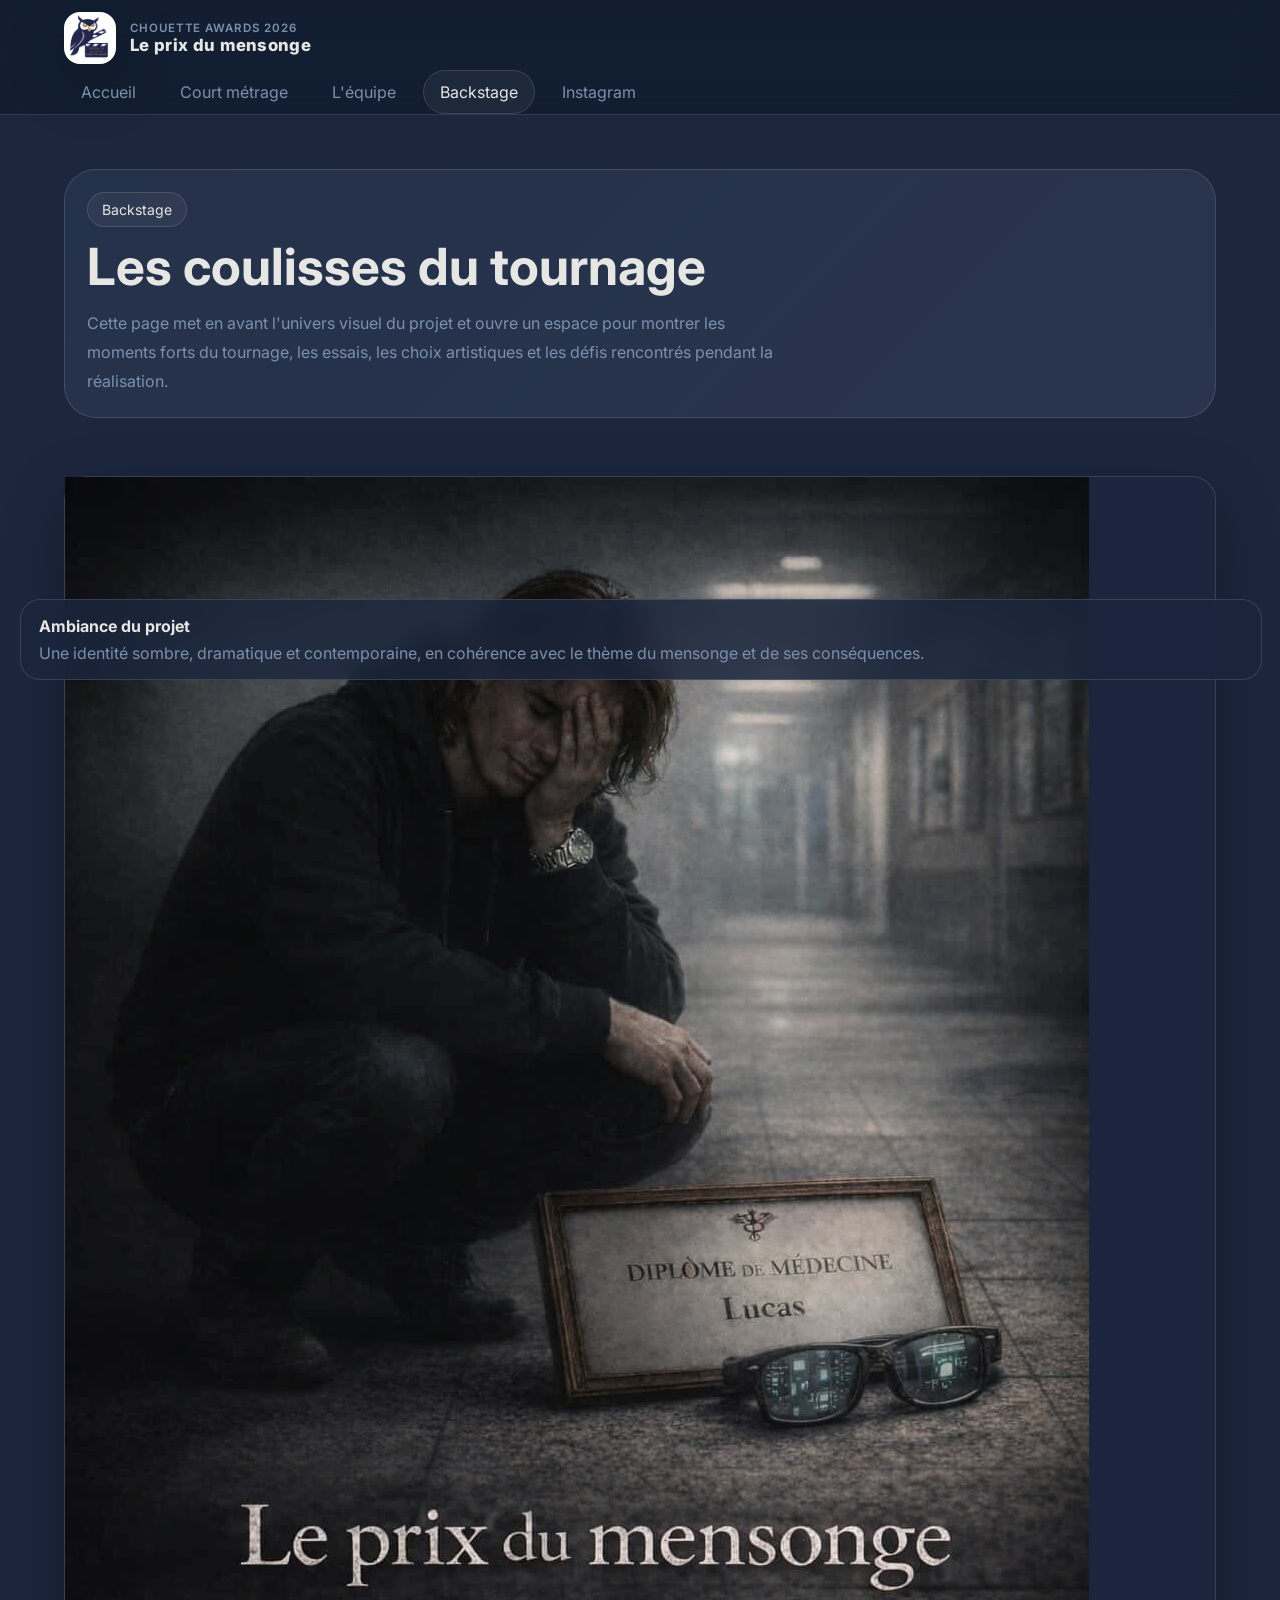
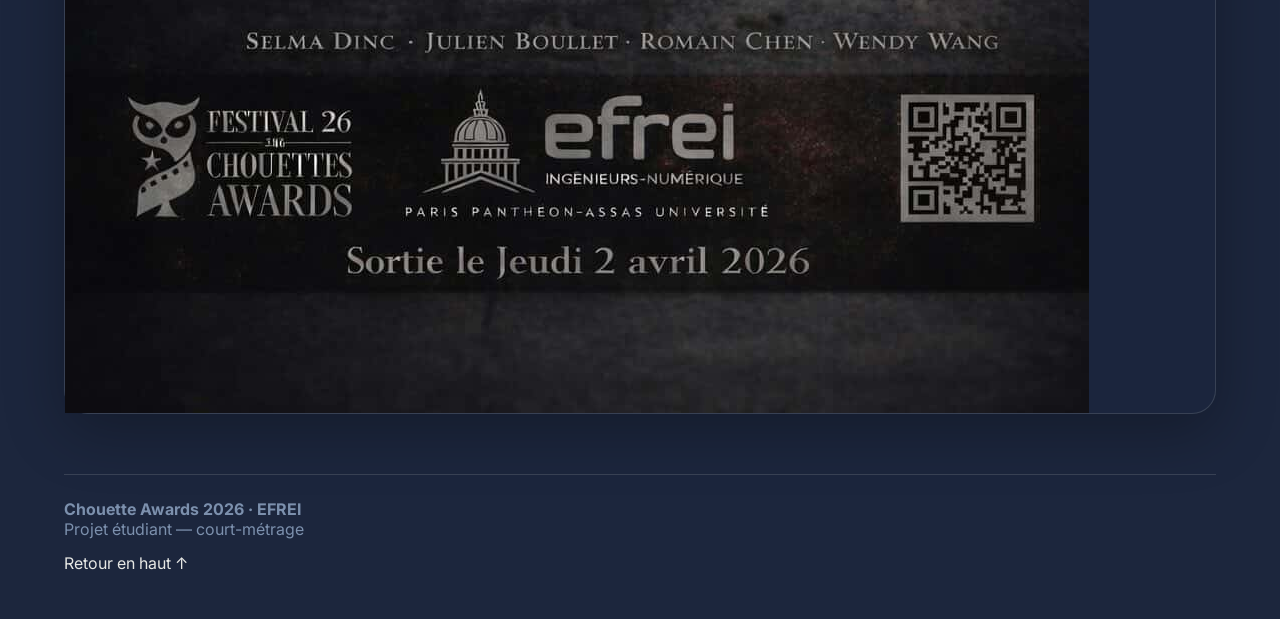
==== backstage.html @ 3fa2048b "Le prix du mensonge" ====
<!DOCTYPE html>
<html lang="fr">

<head>
  <meta charset="UTF-8">
  <meta name="viewport" content="width=device-width, initial-scale=1.0">
  <meta name="description"
    content="Le prix du mensonge — site de présentation du court-métrage réalisé pour les Chouette Awards 2026 à l'EFREI.">
  <title>Le prix du mensonge — Backstage</title>
  <link rel="preconnect" href="https://fonts.googleapis.com">
  <link rel="preconnect" href="https://fonts.gstatic.com" crossorigin>
  <link href="https://fonts.googleapis.com/css2?family=Inter:wght@400;500;600;700;800&display=swap" rel="stylesheet">
  <link rel="stylesheet" href="styles.css">
</head>

<body id="en haut">
 
  <header class="topbar">
    <div class="container nav">
      <a class="brand" href="index.html">
        <img src="img/logo1.png" alt="Logo Le prix du mensonge">
        <div>
          <small>Chouette Awards 2026</small>
          <span>Le prix du mensonge</span>
        </div>
      </a>
      <ul class="nav-links">
        <li><a href="index.html">Accueil</a></li>
        <li><a href="courtmetrage.html">Court métrage</a></li>
        <li><a href="equipe.html">L'équipe</a></li>
        <li><a class="active" href="backstage.html">Backstage</a></li>
        <li><a href="https://www.instagram.com/le_prix_du_mensonge1/" target="_blank" rel="noopener">Instagram</a></li>
      </ul>
    </div>
  </header>

  <main>
    <section class="page-hero">
      <div class="container">
        <div class="banner">
          <span class="eyebrow">Backstage</span>
          <h1>Les coulisses du tournage</h1>
          <p>
            Cette page met en avant l'univers visuel du projet et ouvre un espace pour montrer
            les moments forts du tournage, les essais, les choix artistiques et les défis rencontrés
            pendant la réalisation.
          </p>
        </div>
      </div>
    </section>

    <section class="section">
      <div class="container gallery">
        <article class="card overlay-2">
          <img src="img/650032333_950635830905284_5572014893124036164_n.jpg" alt="Visuel principal du projet">

          <div class="overlay">
            <strong>Ambiance du projet</strong>
            <p class="Ambiance-backstage" style="margin:.45rem 0 0;">
              Une identité sombre, dramatique et contemporaine, en cohérence avec le thème
              du mensonge et de ses conséquences.
            </p>
          </div>
        </article>
    </section>

  </main>

  <footer class="footer">
    <div class="container footer-inner">
      <div>
        <strong>Chouette Awards 2026 · EFREI</strong><br>
        <span>Projet étudiant — court-métrage</span>
      </div>
      <a class="back-top" href="#en haut">Retour en haut ↑</a>
    </div>
  </footer>

</body>

</html>
---- styles.css ----
* {
  box-sizing: border-box;
}

html {
  scroll-behavior: smooth;
}

body {
  margin: 0;
  font-family: Inter, ui-sans-serif, system-ui, -apple-system, BlinkMacSystemFont, "Segoe UI", sans-serif;
  color: #E6E7E4;
  background: #1C263D;
  min-height: 100vh;
}

a {
  color: inherit;
  text-decoration: none;
}

img {
  max-width: 100%;
  display: block;
}

.container {
  width: 90%;
  margin: 0 auto;
}

.topbar {
  position: sticky;
  top: 0;
  z-index: 20;
  backdrop-filter: blur(18px);
  background: #0d1b2ba3;
  border-bottom: 1px solid rgba(230, 231, 228, 0.14);
}

.nav {
  display: flex;
  align-items: center;
  justify-content: space-between;
  gap: 18px;
  min-height: 78px;
}

.brand {
  display: flex;
  align-items: center;
  gap: 14px;
  font-weight: 800;
  letter-spacing: .02em;
}

.brand img {
  width: 52px;
  height: 52px;
  border-radius: 16px;
  object-fit: cover;
  box-shadow: 0 18px 60px rgba(0, 0, 0, 0.28);
}

.brand small {
  display: block;
  color: #7C90AD;
  font-weight: 600;
  letter-spacing: .08em;
  text-transform: uppercase;
  font-size: .72rem;
}

.brand span {
  display: block;
  font-size: 1.05rem;
}

.nav-links {
  display: flex;
  flex-wrap: wrap;
  gap: 10px;
  list-style: none;
  margin: 0;
  padding: 0;
}

.nav-links a {
  padding: 11px 16px;
  border: 1px solid transparent;
  border-radius: 999px;
  color: #7C90AD;
  transition: .25s ease;
  background: transparent;
}

.nav-links a:hover,
.nav-links a.active {
  color: #E6E7E4;
  border-color: rgba(230, 231, 228, 0.14);
  background: rgba(230, 231, 228, 0.05);
}

.cta {
  display: inline-flex;
  align-items: center;
  justify-content: center;
  gap: 10px;
  padding: 14px 20px;
  border-radius: 999px;
  font-weight: 700;
  background: #435B7B;
  color: #E6E7E4;
  box-shadow: 0 12px 30px rgba(67, 91, 123, 0.35);
}

.hero {
  padding: 72px 0 48px;
}

.hero-grid {
  display: grid;
  grid-template-columns: 1.15fr .85fr;
  gap: 28px;
  align-items: center;
}

.eyebrow {
  display: inline-flex;
  align-items: center;
  gap: 10px;
  padding: 8px 14px;
  border-radius: 999px;
  background: rgba(230, 231, 228, 0.05);
  border: 1px solid rgba(230, 231, 228, 0.14);
  color: #E6E7E4;
  font-size: .88rem;
}

.hero h1 {
  font-size: clamp(2.5rem, 5vw, 5rem);
  line-height: 1.02;
  margin: 18px 0 18px;
}

.hero p.lead {
  font-size: 1.12rem;
  line-height: 1.8;
  color: #7C90AD;
  max-width: 58ch;
}



.card-member {
  text-align: center;
  flex: 0 1 220px;
  display: inline-block;
  background-color: rgba(0, 0, 0, 0.634);
  padding: 0.5rem;
  margin: 0.5rem;
  border-radius: 15px;

}

.card,
.visual-panel {
  background: rgba(28, 38, 61, 0.82);
  border: 1px solid rgba(230, 231, 228, 0.14);
  border-radius: 24px;
  box-shadow: 0 18px 60px rgba(0, 0, 0, 0.28);
}

.visual-panel {
  overflow: hidden;
  position: relative;
  min-height: 560px;
}

.visual-panel img.poster {
  position: absolute;
  inset: 0;
  width: 100%;
  height: 100%;
  object-fit: cover;
  opacity: .92;
}

.visual-panel::after {
  content: "";
  position: absolute;
  inset: 0;
  background: linear-gradient(180deg, rgba(13, 27, 43, 0.08), rgba(13, 27, 43, 0.7) 72%, rgba(13, 27, 43, 0.95));
}

.poster-badge,
.poster-note {
  position: absolute;
  z-index: 2;
  left: 24px;
  right: 24px;
}

.poster-badge {
  top: 24px;
  display: flex;
  justify-content: space-between;
  gap: 12px;
  align-items: flex-start;
}

.poster-badge span,
.chip {
  display: inline-flex;
  padding: 8px 12px;
  border-radius: 999px;
  background: rgba(28, 38, 61, 0.82);
  border: 1px solid rgba(230, 231, 228, 0.16);
  font-size: .86rem;
}

.poster-note {
  bottom: 24px;
}

.poster-note h3 {
  margin: 0 0 10px;
  font-size: 1.35rem;
}

.poster-note p {
  margin: 0;
  color: #E6E7E4;
  line-height: 1.6;
}

.section {
  padding: 34px 0;
}



.grid-3 {
  display: grid;
  grid-template-columns: repeat(3, 1fr);
  gap: 18px;
  width: 80%;
  margin: 0 auto;
}

.info-card {
  padding: 24px;
}

.info-card h3 {
  margin: 14px 0 10px;
  font-size: 1.2rem;
}

.info-card p {
  margin: 0;
  color: #7C90AD;
  line-height: 1.7;
}

.kpi-row {
  display: grid;
  grid-template-columns: repeat(4, 1fr);
  gap: 16px;
  margin-top: 16px;
}


.kpi {
  padding: 22px;
  text-align: center;
}

.kpi strong {
  display: block;
  font-size: 2rem;
  margin-bottom: 6px;
}

.kpi span {
  color: #7C90AD;
}

.split {
  display: grid;
  grid-template-columns: 1fr 1fr;
  gap: 20px;

  grid-template-columns: 1fr;
}

.panel {
  padding: 28px;
}

.panel h3 {
  margin-top: 0;
  font-size: 1.4rem;
}

.panel p,
.panel li {
  line-height: 1.8;
}

.panel ul {
  padding-left: 18px;
  margin: 0;
}

.team-grid {
  display: flex;
  justify-content: center;
  gap: 30px;
  margin: 2rem;
  flex-wrap: wrap;
}

.overlay-2{
  z-index: 1;
}

.overlay {
  position: absolute;
  inset: auto 18px 220px 20px;
  padding: 16px 18px;
  border-radius: 20px;
  background: rgba(28, 38, 61, 0.82);
  border: 1px solid rgba(230, 231, 228, 0.14);
  backdrop-filter: blur(10px);
  z-index: 2;
}

.page-hero {
  padding: 54px 0 24px;
}

.page-hero .banner {
  padding: 34px;
  border-radius: 32px;
  background: linear-gradient(135deg, rgba(67, 91, 123, 0.22), rgba(124, 144, 173, 0.14));
  border: 1px solid rgba(230, 231, 228, 0.14);
}

.page-hero h1 {
  margin: 8px 0 12px;
  font-size: clamp(2rem, 4vw, 3.5rem);
}

.page-hero p {
  margin: 0;
  color: #7C90AD;
  line-height: 1.8;
  max-width: 70ch;
}

.footer {
  padding: 26px 0 46px;
  color: #7C90AD;
}

.footer-inner {
  display: flex;
  justify-content: space-between;
  align-items: center;
  gap: 14px;
  padding-top: 24px;
  border-top: 1px solid rgba(230, 231, 228, 0.14);
}

.footer .back-top {
  color: #E6E7E4;
}

.Ambiance-backstage{
  color: #7C90AD;
}

.notice {
  padding: 20px;
  border-left: 3px solid #435B7B;
  background: rgba(230, 231, 228, 0.04);
  border-radius: 18px;
}


.hero-grid,
.gallery,
.team-grid,
.grid-3,
.kpi-row {
  grid-template-columns: 1fr 1fr;
  grid-template-columns: 1fr;
}

.visual-panel {
  min-height: 420px;
}



.gallery {
  grid-row: auto;
  min-height: 360px;
}


.nav {
  padding: 12px 0;
  align-items: flex-start;
  flex-direction: column;
}

.hero {
  padding-top: 38px;
}



.footer-inner {
  flex-direction: column;
  align-items: flex-start;
}

.visual-panel {
  min-height: 360px;
}

.page-hero .banner,
.panel,
.info-card,
.kpi,
.member {
  padding: 22px;
}
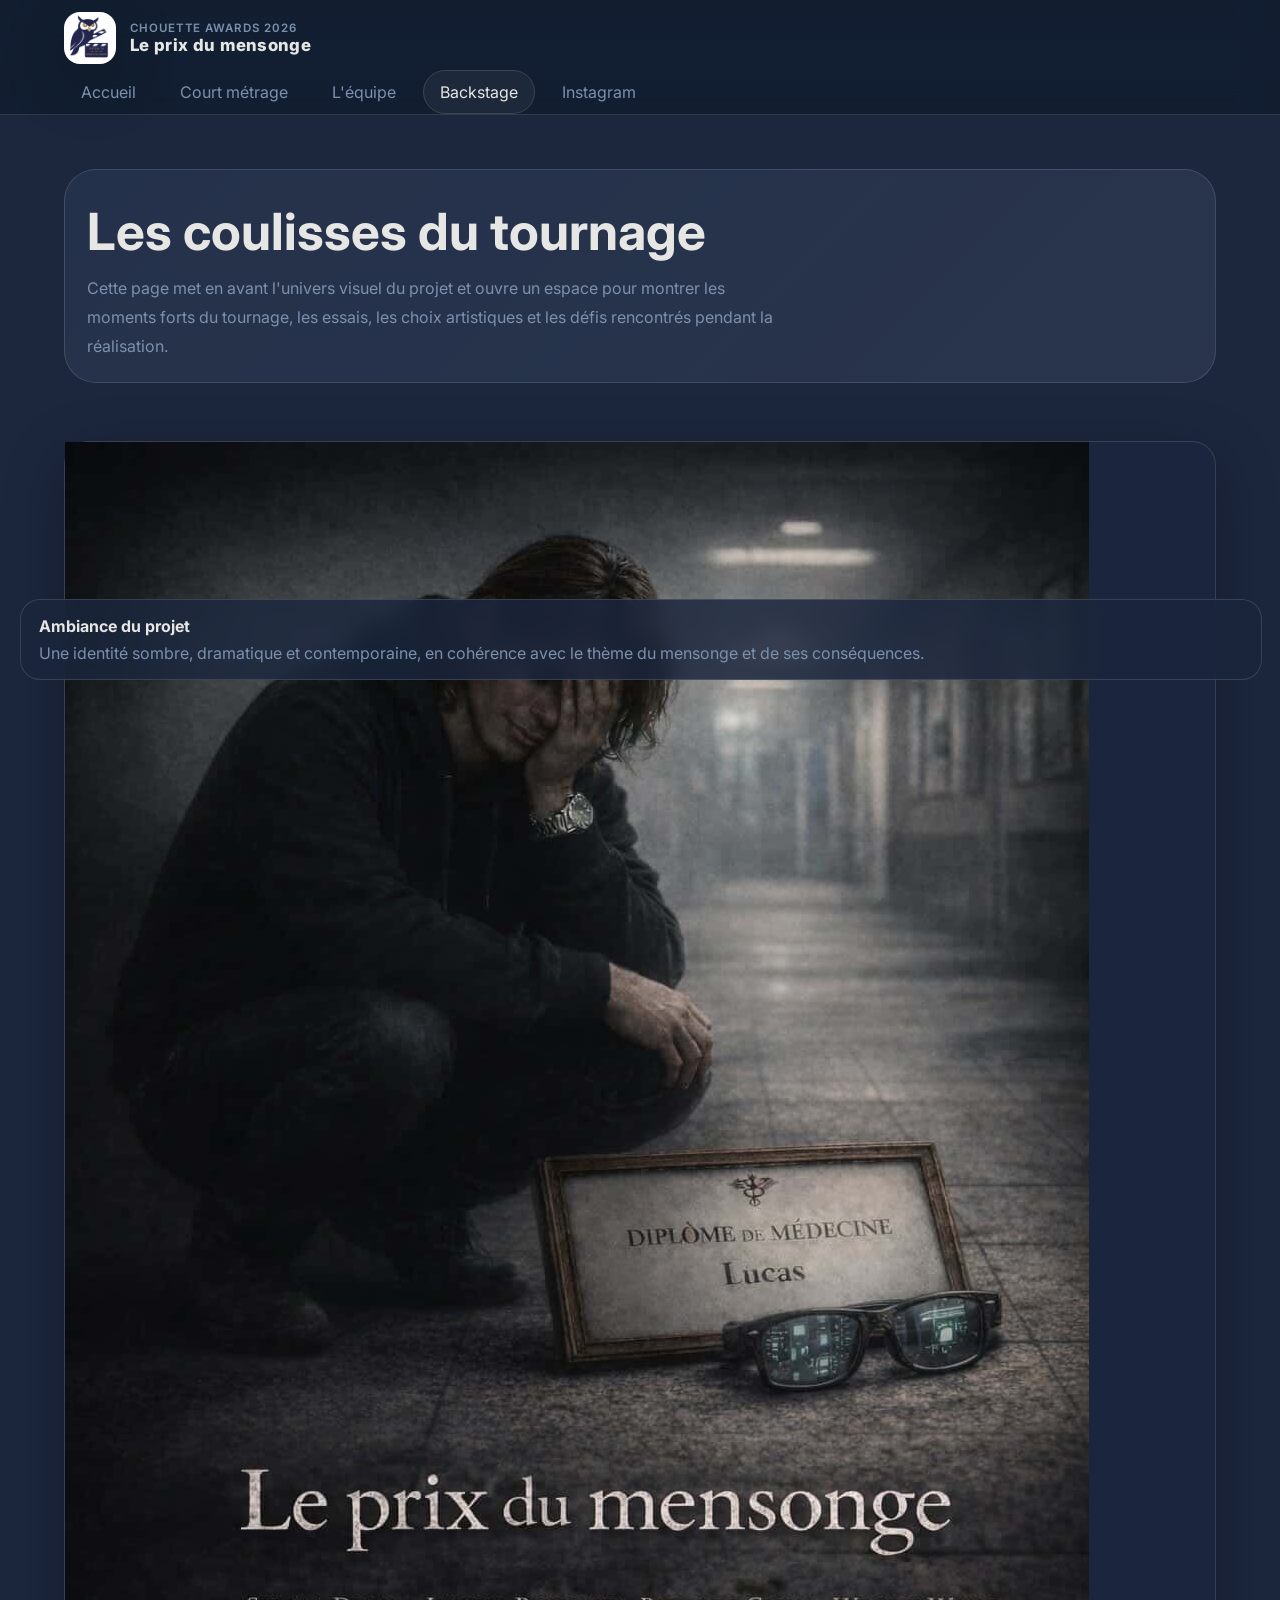
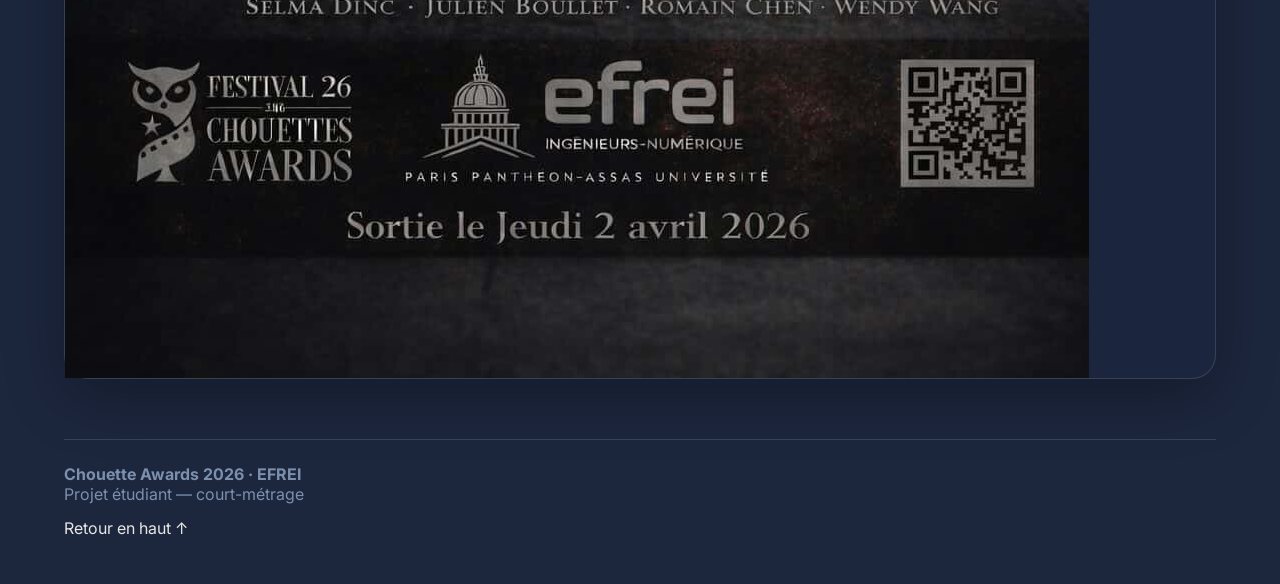
==== commit 354c2dfe: "Mise à jour 2" ====
--- a/backstage.html
+++ b/backstage.html
@@ -38,7 +38,6 @@
     <section class="page-hero">
       <div class="container">
         <div class="banner">
-          <span class="eyebrow">Backstage</span>
           <h1>Les coulisses du tournage</h1>
           <p>
             Cette page met en avant l'univers visuel du projet et ouvre un espace pour montrer
--- a/styles.css
+++ b/styles.css
@@ -125,18 +125,6 @@
   align-items: center;
 }
 
-.eyebrow {
-  display: inline-flex;
-  align-items: center;
-  gap: 10px;
-  padding: 8px 14px;
-  border-radius: 999px;
-  background: rgba(230, 231, 228, 0.05);
-  border: 1px solid rgba(230, 231, 228, 0.14);
-  color: #E6E7E4;
-  font-size: .88rem;
-}
-
 .hero h1 {
   font-size: clamp(2.5rem, 5vw, 5rem);
   line-height: 1.02;
@@ -290,7 +278,6 @@
   display: grid;
   grid-template-columns: 1fr 1fr;
   gap: 20px;
-
   grid-template-columns: 1fr;
 }
 
@@ -321,7 +308,7 @@
   flex-wrap: wrap;
 }
 
-.overlay-2{
+.overlay-2 {
   z-index: 1;
 }
 
@@ -371,13 +358,15 @@
   gap: 14px;
   padding-top: 24px;
   border-top: 1px solid rgba(230, 231, 228, 0.14);
+  flex-direction: column;
+  align-items: flex-start;
 }
 
 .footer .back-top {
   color: #E6E7E4;
 }
 
-.Ambiance-backstage{
+.Ambiance-backstage {
   color: #7C90AD;
 }
 
@@ -403,7 +392,6 @@
 }
 
 
-
 .gallery {
   grid-row: auto;
   min-height: 360px;
@@ -421,11 +409,6 @@
 }
 
 
-
-.footer-inner {
-  flex-direction: column;
-  align-items: flex-start;
-}
 
 .visual-panel {
   min-height: 360px;
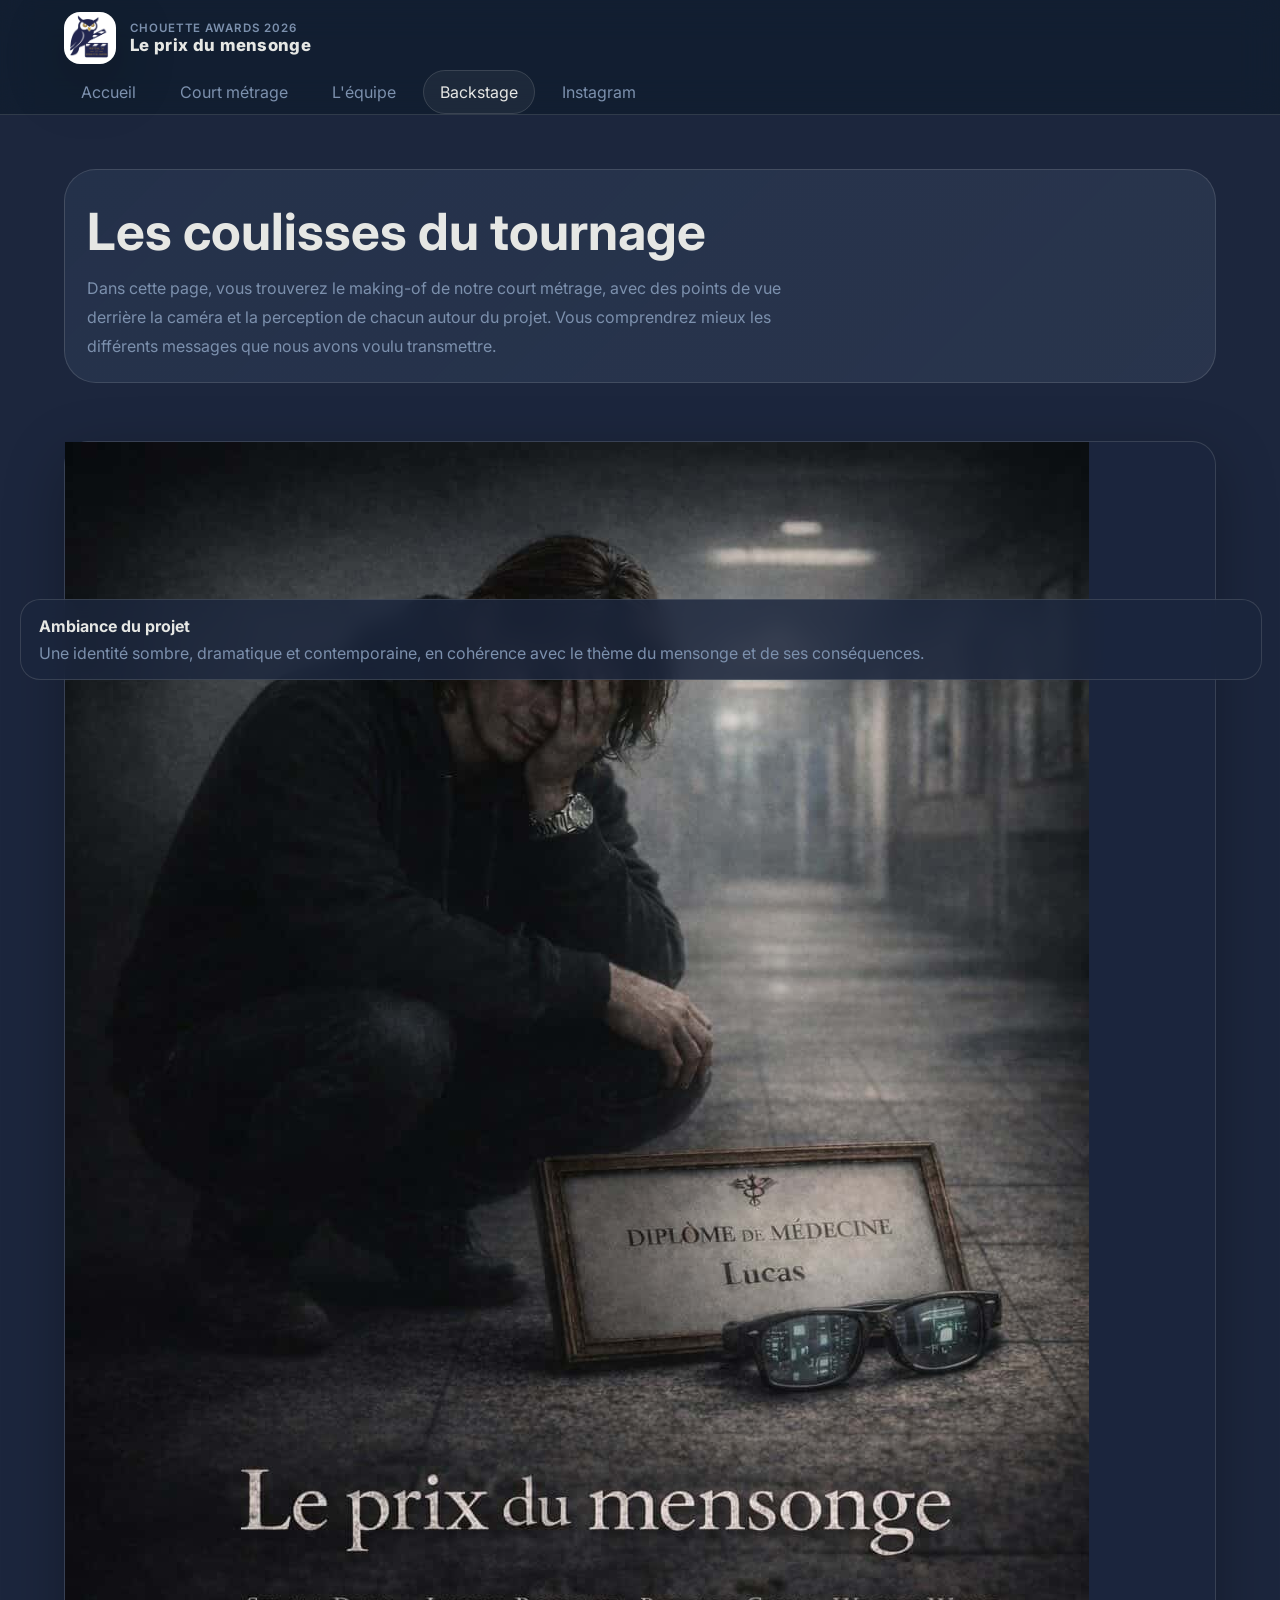
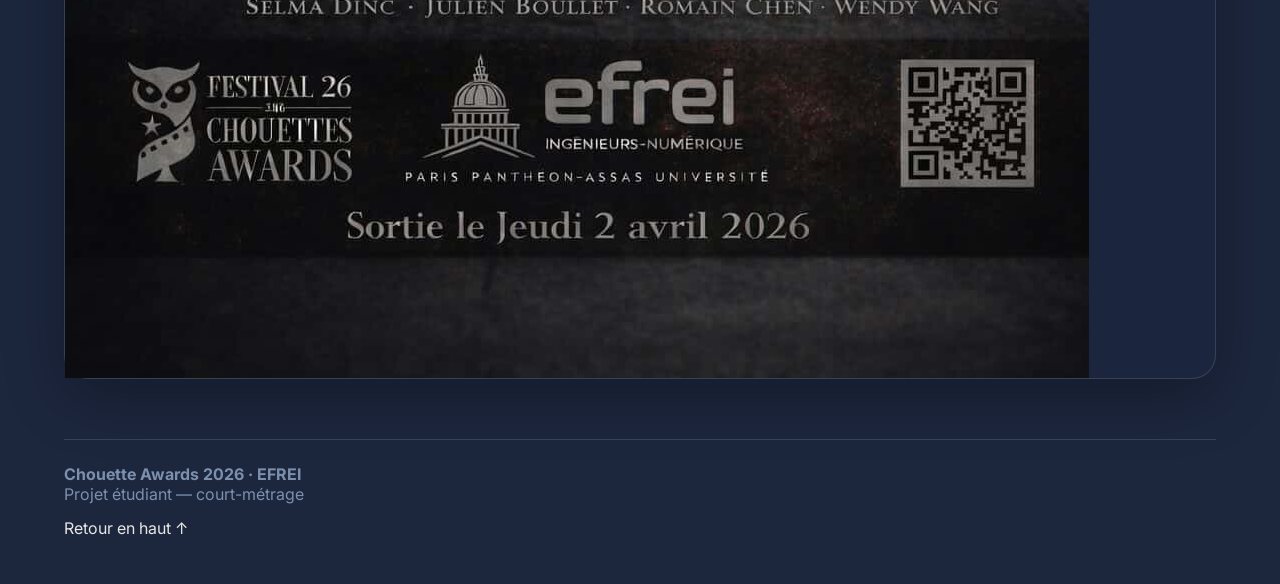
==== commit e9abeb34: "Mise à jour 3" ====
--- a/backstage.html
+++ b/backstage.html
@@ -40,10 +40,7 @@
         <div class="banner">
           <h1>Les coulisses du tournage</h1>
           <p>
-            Cette page met en avant l'univers visuel du projet et ouvre un espace pour montrer
-            les moments forts du tournage, les essais, les choix artistiques et les défis rencontrés
-            pendant la réalisation.
-          </p>
+            Dans cette page, vous trouverez le making-of de notre court métrage, avec des points de vue derrière la caméra et la perception de chacun autour du projet. Vous comprendrez mieux les différents messages que nous avons voulu transmettre.           </p>
         </div>
       </div>
     </section>
--- a/styles.css
+++ b/styles.css
@@ -101,18 +101,6 @@
   background: rgba(230, 231, 228, 0.05);
 }
 
-.cta {
-  display: inline-flex;
-  align-items: center;
-  justify-content: center;
-  gap: 10px;
-  padding: 14px 20px;
-  border-radius: 999px;
-  font-weight: 700;
-  background: #435B7B;
-  color: #E6E7E4;
-  box-shadow: 0 12px 30px rgba(67, 91, 123, 0.35);
-}
 
 .hero {
   padding: 72px 0 48px;
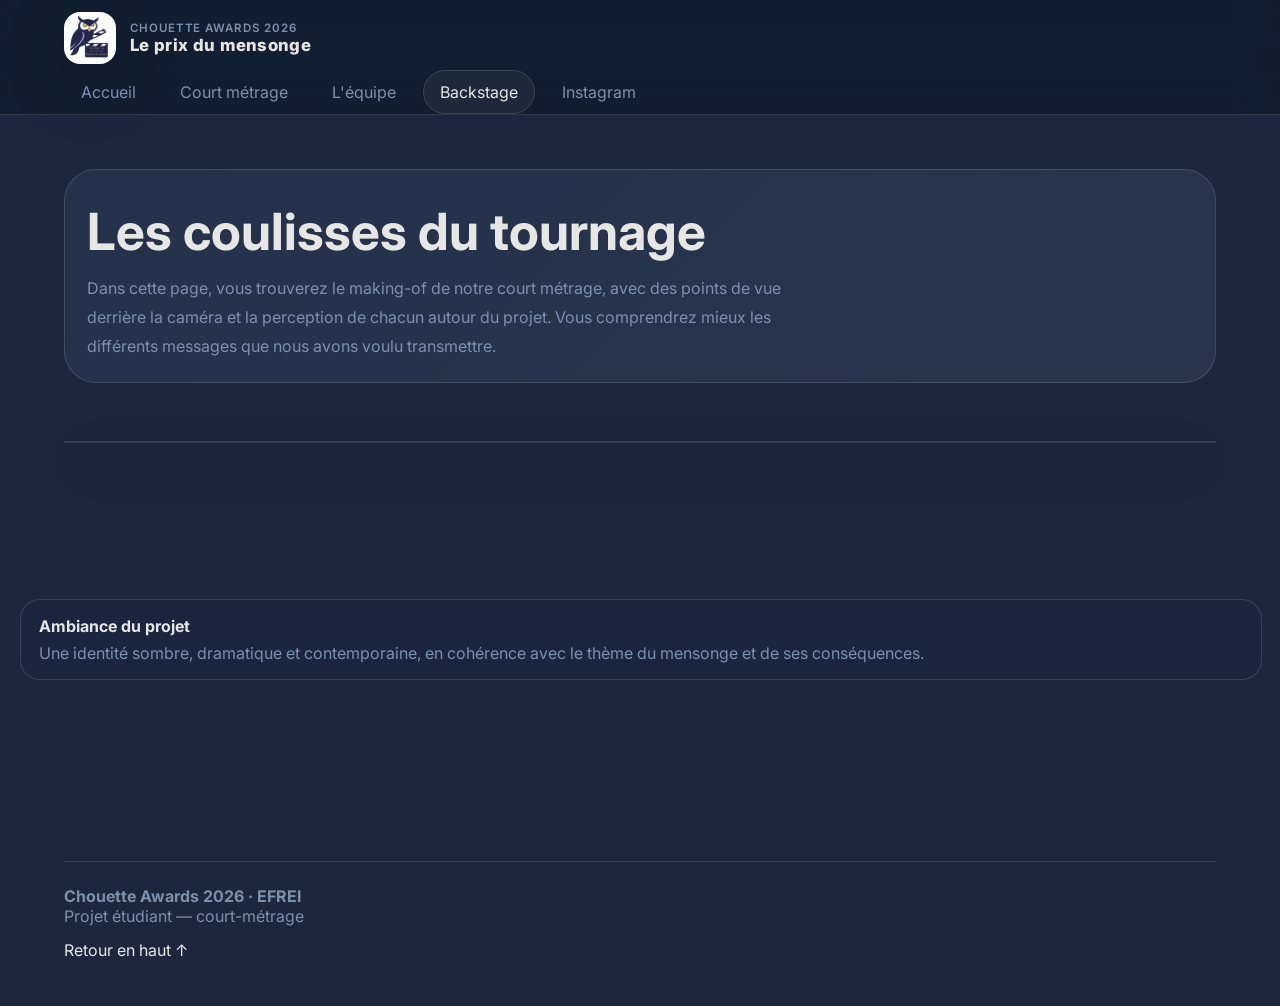
==== commit a2554029: "Mise à jour 6" ====
--- a/backstage.html
+++ b/backstage.html
@@ -48,7 +48,6 @@
     <section class="section">
       <div class="container gallery">
         <article class="card overlay-2">
-          <img src="img/650032333_950635830905284_5572014893124036164_n.jpg" alt="Visuel principal du projet">
 
           <div class="overlay">
             <strong>Ambiance du projet</strong>
--- a/styles.css
+++ b/styles.css
@@ -147,24 +147,38 @@
   box-shadow: 0 18px 60px rgba(0, 0, 0, 0.28);
 }
 
+.card{
+  gap: 80%;
+}
+
 .visual-panel {
   overflow: hidden;
   position: relative;
-  min-height: 560px;
+  min-height: 260px;
+  display: flex;
+  align-items: center;
+  justify-content: center;
+  padding: 0;
+  min-height: auto;
+  width: auto;
+  height: auto;
+  width: 50%;
 }
 
 .visual-panel img.poster {
-  position: absolute;
+  position: relative;
   inset: 0;
-  width: 100%;
-  height: 100%;
-  object-fit: cover;
-  opacity: .92;
+  width: auto;
+  height: auto;
+  max-width: 100%;
+  max-height: 100%;
+  object-fit: contain;
+  opacity: 1;
 }
 
 .visual-panel::after {
   content: "";
-  position: absolute;
+  position: relative;
   inset: 0;
   background: linear-gradient(180deg, rgba(13, 27, 43, 0.08), rgba(13, 27, 43, 0.7) 72%, rgba(13, 27, 43, 0.95));
 }
@@ -221,7 +235,8 @@
   grid-template-columns: repeat(3, 1fr);
   gap: 18px;
   width: 80%;
-  margin: 0 auto;
+  margin: auto;
+
 }
 
 .info-card {
@@ -234,22 +249,23 @@
 }
 
 .info-card p {
-  margin: 0;
   color: #7C90AD;
   line-height: 1.7;
 }
 
 .kpi-row {
-  display: grid;
+  display: flex;
   grid-template-columns: repeat(4, 1fr);
-  gap: 16px;
+  gap: 10px;
   margin-top: 16px;
+  justify-content: space-between
 }
 
 
 .kpi {
-  padding: 22px;
+  padding: 20px;
   text-align: center;
+  margin: 0 auto;
 }
 
 .kpi strong {
@@ -260,6 +276,7 @@
 
 .kpi span {
   color: #7C90AD;
+  padding: 15px;
 }
 
 .split {
@@ -398,14 +415,10 @@
 
 
 
-.visual-panel {
-  min-height: 360px;
-}
+
 
 .page-hero .banner,
 .panel,
-.info-card,
-.kpi,
 .member {
   padding: 22px;
 }
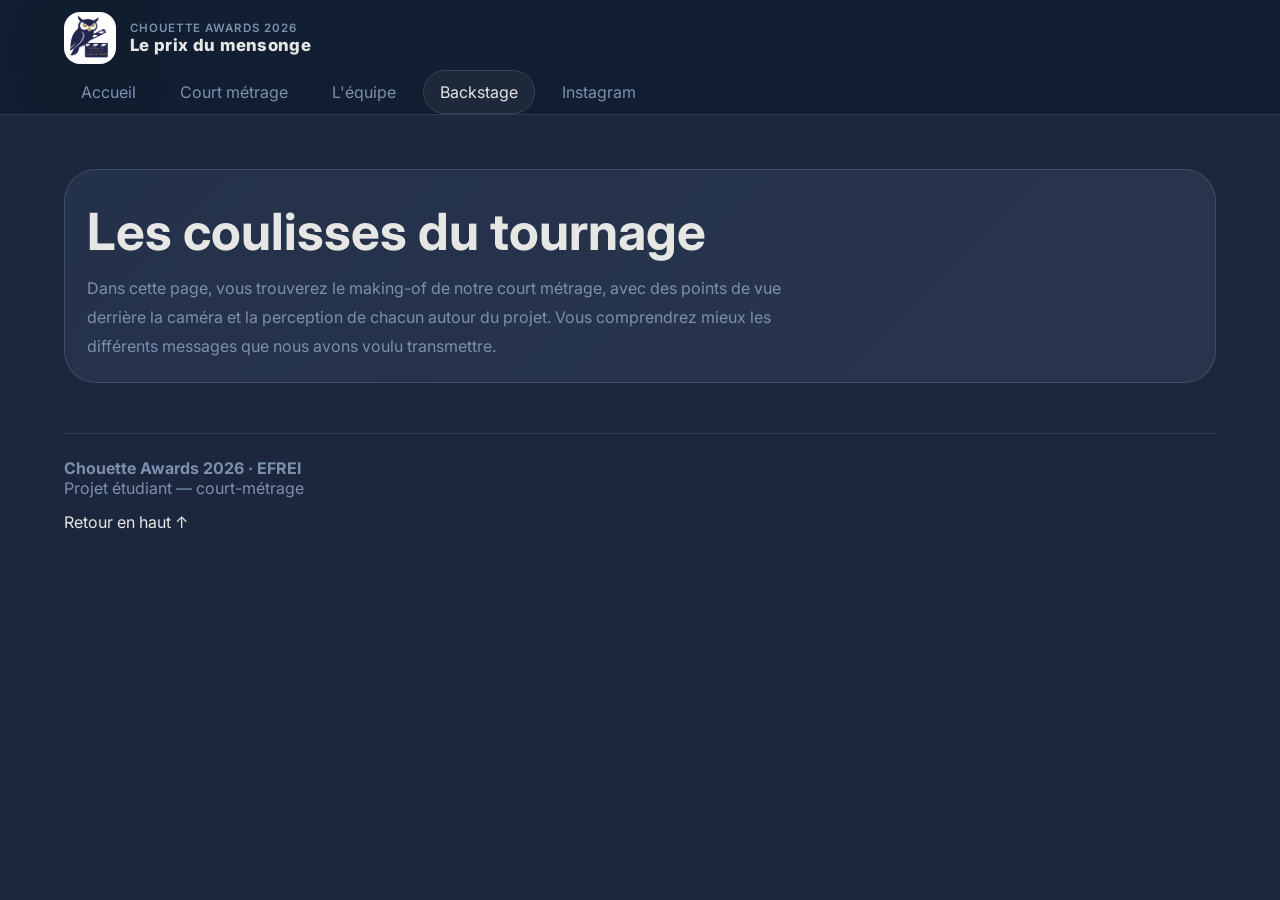
==== commit 9230d020: "Mise à jour 17" ====
--- a/backstage.html
+++ b/backstage.html
@@ -45,19 +45,6 @@
       </div>
     </section>
 
-    <section class="section">
-      <div class="container gallery">
-        <article class="card overlay-2">
-
-          <div class="overlay">
-            <strong>Ambiance du projet</strong>
-            <p class="Ambiance-backstage" style="margin:.45rem 0 0;">
-              Une identité sombre, dramatique et contemporaine, en cohérence avec le thème
-              du mensonge et de ses conséquences.
-            </p>
-          </div>
-        </article>
-    </section>
 
   </main>
 
--- a/styles.css
+++ b/styles.css
@@ -94,6 +94,12 @@
   background: transparent;
 }
 
+.qr-code-link:hover{
+  transition: all 0.4s;
+  transform: scale(1.1);
+  
+}
+
 .nav-links a:hover,
 .nav-links a.active {
   color: #E6E7E4;
@@ -101,6 +107,23 @@
   background: rgba(230, 231, 228, 0.05);
 }
 
+.qr-code{
+  display: flex;
+  justify-content: left;
+  align-items: left;
+}
+
+.qr-code h4{
+  padding: 20px;
+}
+
+.qr-code img {
+  max-width: 100px;/* Ajuste la taille maximale du QR code */
+  width: 100%;/* S'adapte à la taille du conteneur */
+  height: auto;/* Conserve les proportions */
+  box-shadow: 0px 4px 8px rgba(0, 0, 0, 0.8);/* Ajoute une ombre légère -> en mettant 0.2 à la fin*/
+  border-radius: 5px;/* Arrondit les coins */
+}
 
 .hero {
   padding: 72px 0 48px;
@@ -119,14 +142,26 @@
   margin: 18px 0 18px;
 }
 
-.hero p.lead {
+.lead {
   font-size: 1.12rem;
   line-height: 1.8;
-  color: #7C90AD;
+  color: #ffffff;
   max-width: 58ch;
 }
 
-
+.hero p{
+  font-size: 1.12rem;
+  line-height: 1.8;
+  color: #7C90AD;
+  max-width: 58ch;
+}
+
+.texte-accroche p{
+  font-size: 1.12rem;
+  line-height: 1.8;
+  color: #ffffff;
+  max-width: 58ch;
+}
 
 .card-member {
   text-align: center;
@@ -147,7 +182,7 @@
   box-shadow: 0 18px 60px rgba(0, 0, 0, 0.28);
 }
 
-.card{
+.card {
   gap: 80%;
 }
 
@@ -174,6 +209,7 @@
   max-height: 100%;
   object-fit: contain;
   opacity: 1;
+  box-shadow: 0px 0px 60px rgb(0, 0, 0);
 }
 
 .visual-panel::after {
@@ -183,7 +219,7 @@
   background: linear-gradient(180deg, rgba(13, 27, 43, 0.08), rgba(13, 27, 43, 0.7) 72%, rgba(13, 27, 43, 0.95));
 }
 
-.poster-badge,
+
 .poster-note {
   position: absolute;
   z-index: 2;
@@ -191,15 +227,8 @@
   right: 24px;
 }
 
-.poster-badge {
-  top: 24px;
-  display: flex;
-  justify-content: space-between;
-  gap: 12px;
-  align-items: flex-start;
-}
-
-.poster-badge span,
+
+
 .chip {
   display: inline-flex;
   padding: 8px 12px;
@@ -251,21 +280,16 @@
 .info-card p {
   color: #7C90AD;
   line-height: 1.7;
-}
-
-.kpi-row {
-  display: flex;
-  grid-template-columns: repeat(4, 1fr);
-  gap: 10px;
-  margin-top: 16px;
-  justify-content: space-between
-}
-
-
-.kpi {
+  /*Contrôle l'espacement entre les lignes de texte dans un élément.*/
+}
+
+
+
+.kpi{
   padding: 20px;
   text-align: center;
   margin: 0 auto;
+  max-width: 200px;
 }
 
 .kpi strong {
@@ -313,20 +337,7 @@
   flex-wrap: wrap;
 }
 
-.overlay-2 {
-  z-index: 1;
-}
-
-.overlay {
-  position: absolute;
-  inset: auto 18px 220px 20px;
-  padding: 16px 18px;
-  border-radius: 20px;
-  background: rgba(28, 38, 61, 0.82);
-  border: 1px solid rgba(230, 231, 228, 0.14);
-  backdrop-filter: blur(10px);
-  z-index: 2;
-}
+
 
 .page-hero {
   padding: 54px 0 24px;
@@ -371,9 +382,6 @@
   color: #E6E7E4;
 }
 
-.Ambiance-backstage {
-  color: #7C90AD;
-}
 
 .notice {
   padding: 20px;
@@ -384,10 +392,8 @@
 
 
 .hero-grid,
-.gallery,
 .team-grid,
-.grid-3,
-.kpi-row {
+.grid-3{
   grid-template-columns: 1fr 1fr;
   grid-template-columns: 1fr;
 }
@@ -397,9 +403,15 @@
 }
 
 
-.gallery {
-  grid-row: auto;
-  min-height: 360px;
+.video{
+    text-align: center;
+    margin: 1rem;
+ 
+    display: block;
+    width: 30%;
+    margin-top: 2rem;
+    margin-left: 25px;
+    float: left;
 }
 
 
@@ -421,4 +433,8 @@
 .panel,
 .member {
   padding: 22px;
-}+}
+
+
+
+
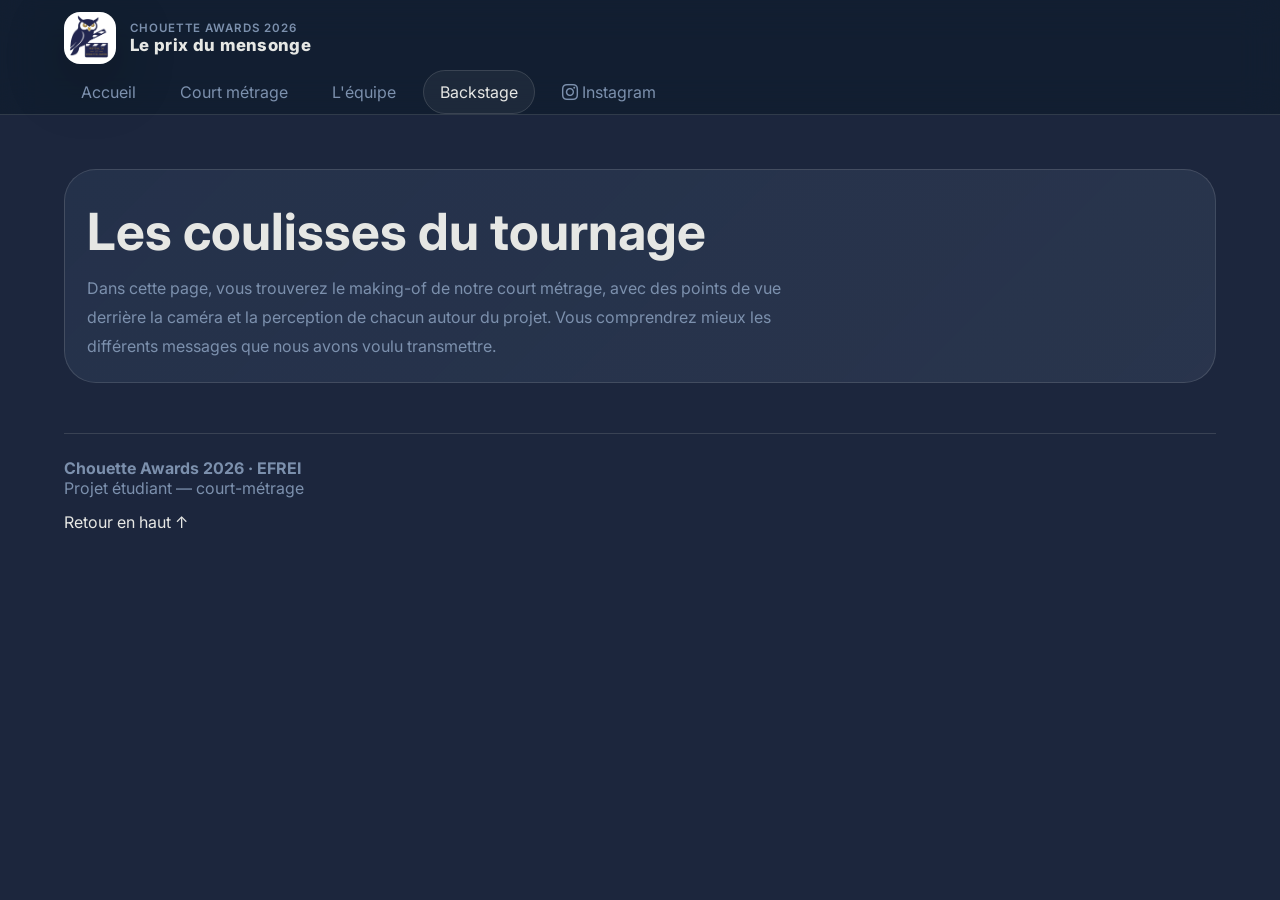
==== commit 1dc6aa67: "Mise à jour 21" ====
--- a/backstage.html
+++ b/backstage.html
@@ -11,6 +11,7 @@
   <link rel="preconnect" href="https://fonts.gstatic.com" crossorigin>
   <link href="https://fonts.googleapis.com/css2?family=Inter:wght@400;500;600;700;800&display=swap" rel="stylesheet">
   <link rel="stylesheet" href="styles.css">
+     <link rel="stylesheet" href="https://cdn.jsdelivr.net/npm/bootstrap-icons@1.13.1/font/bootstrap-icons.min.css">
 </head>
 
 <body id="en haut">
@@ -29,7 +30,8 @@
         <li><a href="courtmetrage.html">Court métrage</a></li>
         <li><a href="equipe.html">L'équipe</a></li>
         <li><a class="active" href="backstage.html">Backstage</a></li>
-        <li><a href="https://www.instagram.com/le_prix_du_mensonge1/" target="_blank" rel="noopener">Instagram</a></li>
+        <li><a href="https://www.instagram.com/le_prix_du_mensonge1/" target="_blank" rel="noopener"><i class="bi bi-instagram"></i> Instagram</a></li>
+        
       </ul>
     </div>
   </header>
--- a/styles.css
+++ b/styles.css
@@ -94,10 +94,10 @@
   background: transparent;
 }
 
-.qr-code-link:hover{
+.qr-code-link:hover {
   transition: all 0.4s;
   transform: scale(1.1);
-  
+
 }
 
 .nav-links a:hover,
@@ -107,22 +107,27 @@
   background: rgba(230, 231, 228, 0.05);
 }
 
-.qr-code{
+.qr-code {
   display: flex;
   justify-content: left;
   align-items: left;
 }
 
-.qr-code h4{
+.qr-code h4 {
   padding: 20px;
 }
 
 .qr-code img {
-  max-width: 100px;/* Ajuste la taille maximale du QR code */
-  width: 100%;/* S'adapte à la taille du conteneur */
-  height: auto;/* Conserve les proportions */
-  box-shadow: 0px 4px 8px rgba(0, 0, 0, 0.8);/* Ajoute une ombre légère -> en mettant 0.2 à la fin*/
-  border-radius: 5px;/* Arrondit les coins */
+  max-width: 100px;
+  /* Ajuste la taille maximale du QR code */
+  width: 100%;
+  /* S'adapte à la taille du conteneur */
+  height: auto;
+  /* Conserve les proportions */
+  box-shadow: 0px 4px 8px rgba(0, 0, 0, 0.8);
+  /* Ajoute une ombre légère -> en mettant 0.2 à la fin*/
+  border-radius: 5px;
+  /* Arrondit les coins */
 }
 
 .hero {
@@ -149,14 +154,14 @@
   max-width: 58ch;
 }
 
-.hero p{
+.hero p {
   font-size: 1.12rem;
   line-height: 1.8;
   color: #7C90AD;
   max-width: 58ch;
 }
 
-.texte-accroche p{
+.texte-accroche p {
   font-size: 1.12rem;
   line-height: 1.8;
   color: #ffffff;
@@ -174,19 +179,22 @@
 
 }
 
-.card,
+.card {
+  background: rgba(28, 38, 61, 0.82);
+  border: 1px solid rgba(230, 231, 228, 0.14);
+  border-radius: 24px;
+  box-shadow: 0 18px 60px rgba(0, 0, 0, 0.28);
+}
+
+.card {
+  gap: 80%;
+}
+
 .visual-panel {
   background: rgba(28, 38, 61, 0.82);
   border: 1px solid rgba(230, 231, 228, 0.14);
   border-radius: 24px;
   box-shadow: 0 18px 60px rgba(0, 0, 0, 0.28);
-}
-
-.card {
-  gap: 80%;
-}
-
-.visual-panel {
   overflow: hidden;
   position: relative;
   min-height: 260px;
@@ -195,9 +203,10 @@
   justify-content: center;
   padding: 0;
   min-height: auto;
-  width: auto;
-  height: auto;
   width: 50%;
+  height: 50%;
+  min-height: 320px;
+  max-height: auto;
 }
 
 .visual-panel img.poster {
@@ -210,6 +219,7 @@
   object-fit: contain;
   opacity: 1;
   box-shadow: 0px 0px 60px rgb(0, 0, 0);
+  width: 50%;
 }
 
 .visual-panel::after {
@@ -218,15 +228,6 @@
   inset: 0;
   background: linear-gradient(180deg, rgba(13, 27, 43, 0.08), rgba(13, 27, 43, 0.7) 72%, rgba(13, 27, 43, 0.95));
 }
-
-
-.poster-note {
-  position: absolute;
-  z-index: 2;
-  left: 24px;
-  right: 24px;
-}
-
 
 
 .chip {
@@ -238,20 +239,7 @@
   font-size: .86rem;
 }
 
-.poster-note {
-  bottom: 24px;
-}
-
-.poster-note h3 {
-  margin: 0 0 10px;
-  font-size: 1.35rem;
-}
-
-.poster-note p {
-  margin: 0;
-  color: #E6E7E4;
-  line-height: 1.6;
-}
+
 
 .section {
   padding: 34px 0;
@@ -285,7 +273,7 @@
 
 
 
-.kpi{
+.kpi {
   padding: 20px;
   text-align: center;
   margin: 0 auto;
@@ -393,26 +381,14 @@
 
 .hero-grid,
 .team-grid,
-.grid-3{
+.grid-3 {
   grid-template-columns: 1fr 1fr;
   grid-template-columns: 1fr;
 }
 
-.visual-panel {
-  min-height: 420px;
-}
-
-
-.video{
-    text-align: center;
-    margin: 1rem;
- 
-    display: block;
-    width: 30%;
-    margin-top: 2rem;
-    margin-left: 25px;
-    float: left;
-}
+
+
+
 
 
 .nav {
@@ -426,6 +402,26 @@
 }
 
 
+.video {
+  border-radius: 10px;
+  box-shadow: 0px 4px 8px rgba(0, 0, 0, 0.8);
+  border: 3px solid black;
+  text-align: center;
+  margin: 1rem;
+  vertical-align: top;
+  display: flex;
+  float: left;
+  margin-top: 2rem;
+  margin-left: 25px;
+
+}
+
+.align-video {
+  display: flex;
+  flex-direction: horizontal;
+  align-items: left;
+  padding: 20px;
+}
 
 
 
@@ -433,8 +429,4 @@
 .panel,
 .member {
   padding: 22px;
-}
-
-
-
-
+}
